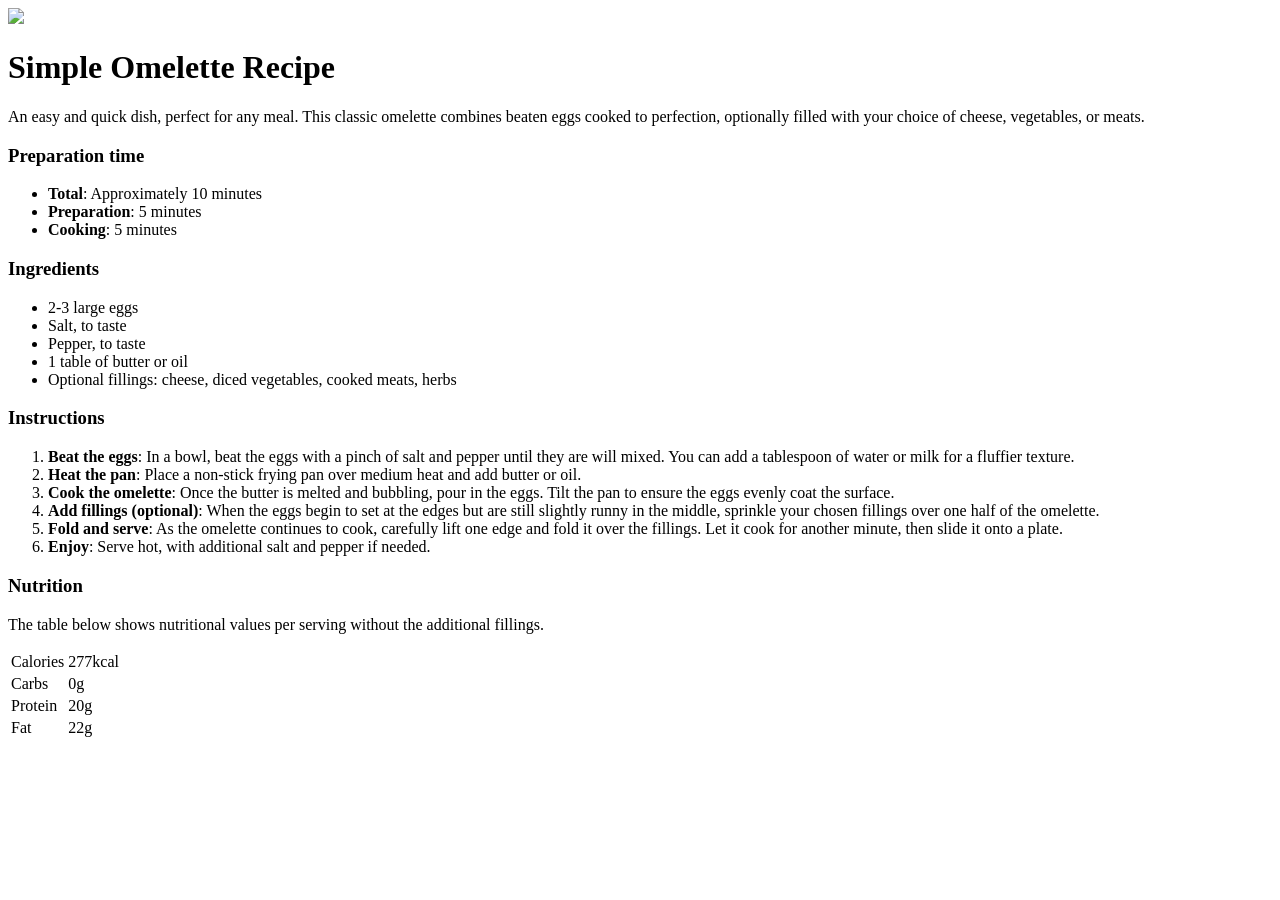
==== index.html @ 0890823a "adjust the ingredients" ====
<!DOCTYPE html>
<html>

<head>
    <link rel="stylesheet" href="style.css">
    <meta charset="utf-8">
    <meta name="viewport" content="width=device-width, initial-scale=1.0">
    <link rel="preconnect" href="https://fonts.googleapis.com">
    <link rel="preconnect" href="https://fonts.gstatic.com" crossorigin>
    <link href="https://fonts.googleapis.com/css2?family=Young+Serif&display=swap" rel="stylesheet">
</head>

<body>
    <main class="card-recipe">
        <img src="image/image-omelette.jpeg" class="food-image">
        <div class="card-content">
            <h1 class="food-recipe-name">Simple Omelette Recipe</h1>
            <p class="food-description">An easy and quick dish, perfect for any meal. This classic omelette combines
                beaten eggs cooked to perfection, optionally filled with your choice of cheese, vegetables, or meats.
            </p>
            <div class="preparation-time-section">
                <h3>Preparation time</h3>
                <ul>
                    <li><b>Total</b>: Approximately 10 minutes</li>
                    <li><b>Preparation</b>: 5 minutes</li>
                    <li><b>Cooking</b>: 5 minutes</li>
                </ul>
            </div>
            <section class="ingredients-section">
                <h3>Ingredients</h3>
                <ul>
                    <li>2-3 large eggs</li>
                    <li>Salt, to taste</li>
                    <li>Pepper, to taste</li>
                    <li>1 table of butter or oil</li>
                    <li>Optional fillings: cheese, diced vegetables, cooked meats, herbs</li>
                </ul>
            </section>
            <section class="guide-section">
                <h3>Instructions</h3>
                <ol>
                    <li><b>Beat the eggs</b>: In a bowl, beat the eggs with a pinch of salt and pepper until they are
                        will mixed. You can add a tablespoon of water or milk for a fluffier texture.</li>
                    <li><b>Heat the pan</b>: Place a non-stick frying pan over medium heat and add butter or oil.</li>
                    <li><b>Cook the omelette</b>: Once the butter is melted and bubbling, pour in the eggs. Tilt the pan
                        to ensure the eggs evenly coat the surface.</li>
                    <li><b>Add fillings (optional)</b>: When the eggs begin to set at the edges but are still slightly
                        runny in the middle, sprinkle your chosen fillings over one half of the omelette.</li>
                    <li><b>Fold and serve</b>: As the omelette continues to cook, carefully lift one edge and fold it
                        over the fillings. Let it cook for another minute, then slide it onto a plate.</li>
                    <li><b>Enjoy</b>: Serve hot, with additional salt and pepper if needed.</li>
                </ol>
            </section>
            <div class="nutrition-section">
                <h3>Nutrition</h3>
                <p>The table below shows nutritional values per serving without the additional fillings.</p>
                <table>
                    <tr>
                        <td class="name">Calories</td>
                        <td class="unit">277kcal</td>
                    </tr>
                    <tr>
                        <td class="name">Carbs</td>
                        <td class="unit">0g</td>
                    </tr>
                    <tr>
                        <td class="name">Protein</td>
                        <td class="unit">20g</td>
                    </tr>
                    <tr>
                        <td class="name">Fat</td>
                        <td class="unit">22g</td>
                    </tr>
                </table>
            </div>
        </div>
    </main>
</body>

</html>
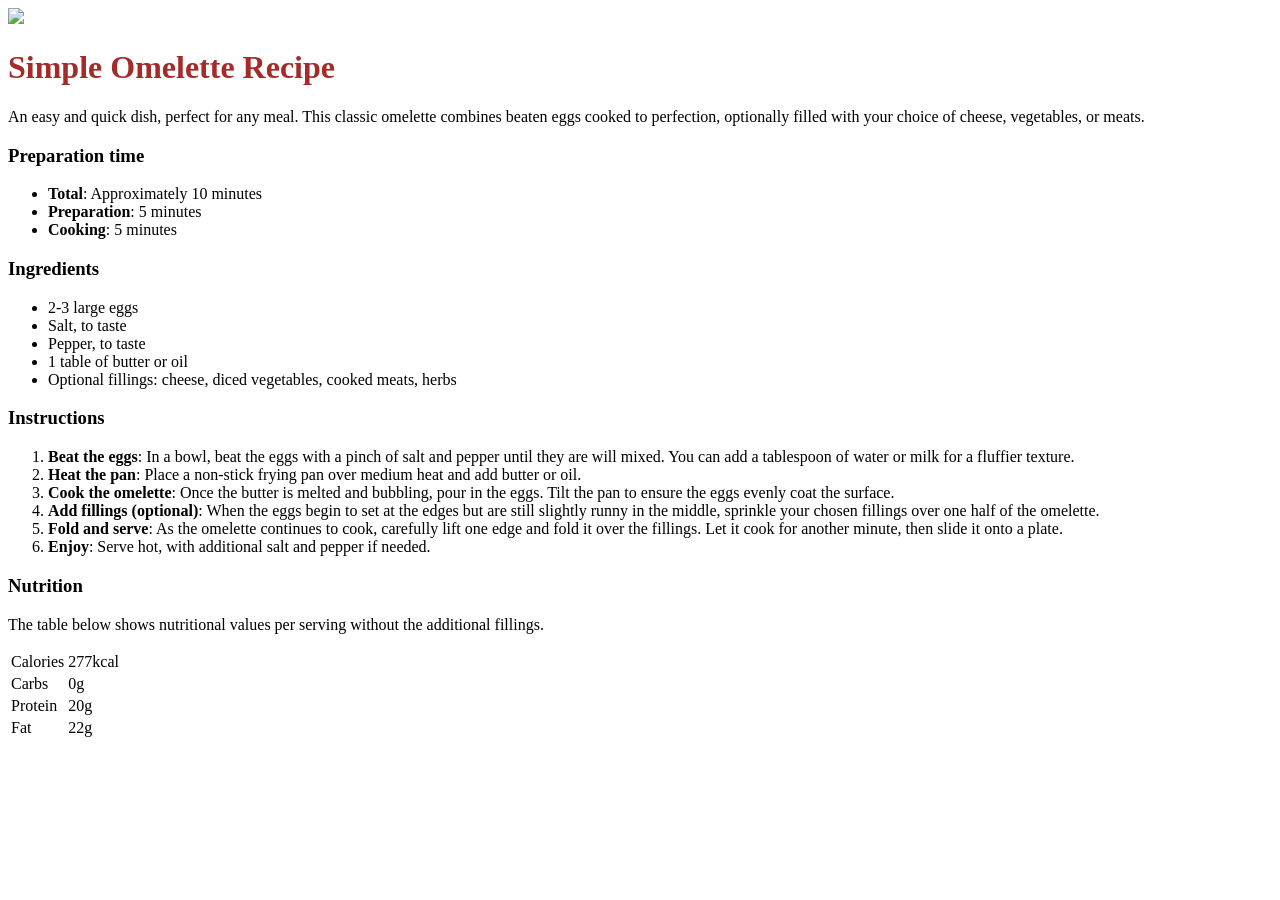
==== commit 67766dbd: "change h1 text color" ====
--- a/index.html
+++ b/index.html
@@ -14,7 +14,7 @@
     <main class="card-recipe">
         <img src="image/image-omelette.jpeg" class="food-image">
         <div class="card-content">
-            <h1 class="food-recipe-name">Simple Omelette Recipe</h1>
+            <h1 class="food-recipe-name", style="color:brown;">Simple Omelette Recipe</h1>
             <p class="food-description">An easy and quick dish, perfect for any meal. This classic omelette combines
                 beaten eggs cooked to perfection, optionally filled with your choice of cheese, vegetables, or meats.
             </p>
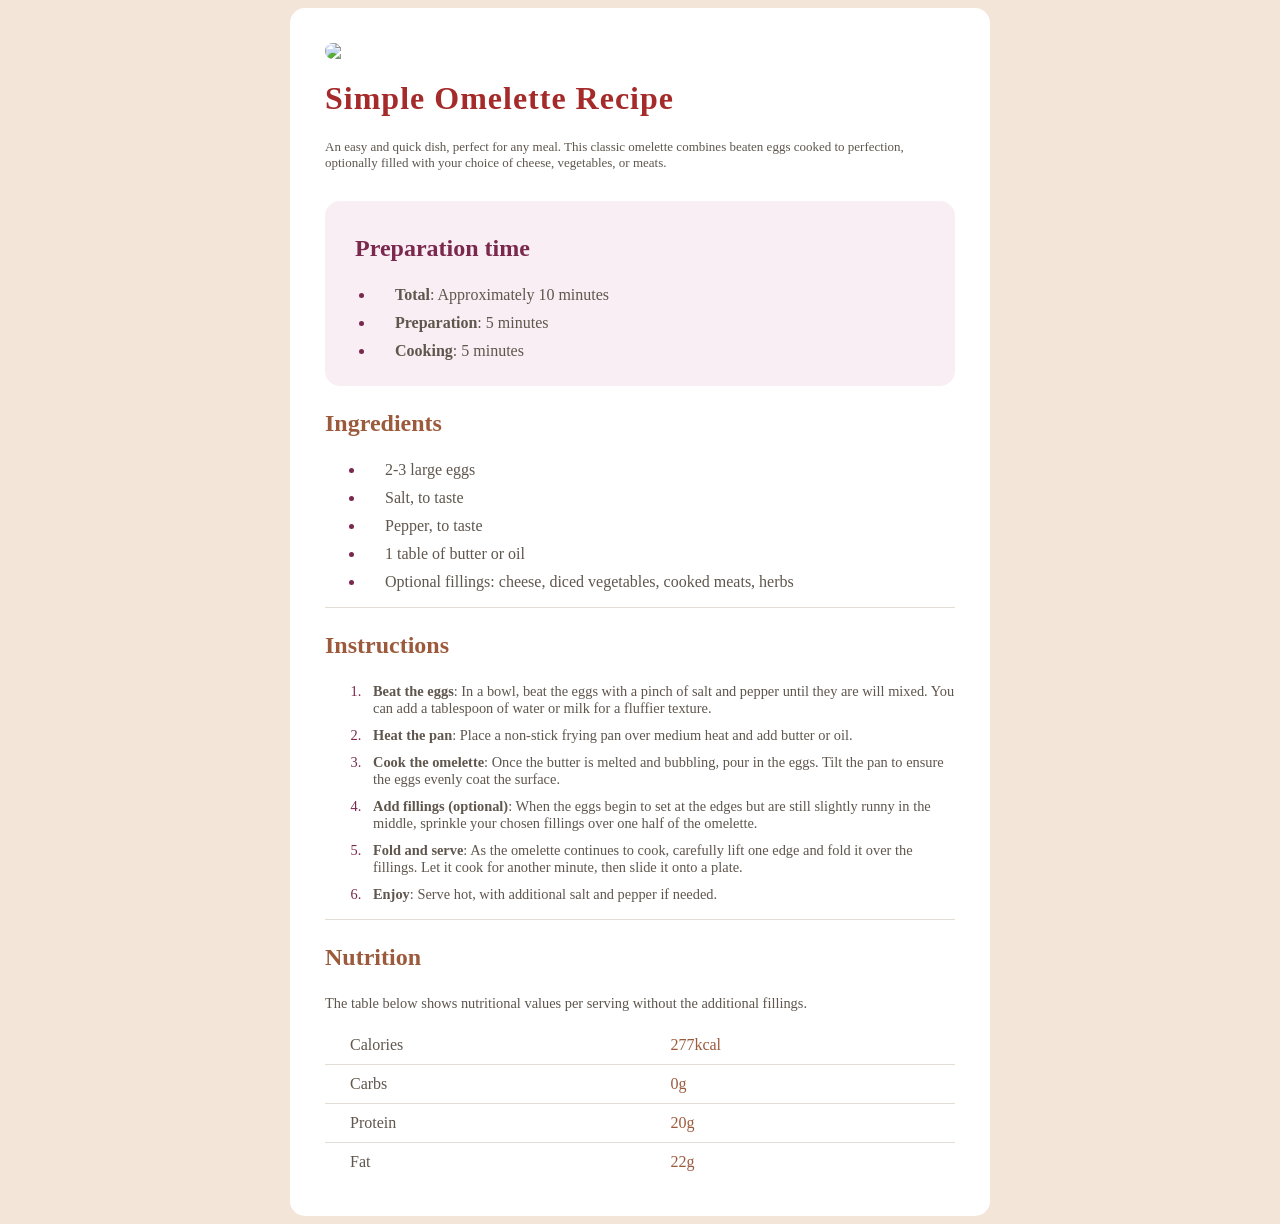
==== commit 26f515d4: "change h1 text" ====
--- a/index.html
+++ b/index.html
@@ -76,5 +76,4 @@
         </div>
     </main>
 </body>
-
 </html>
--- a/style.css
+++ b/style.css
@@ -0,0 +1,171 @@
+* {
+    box-sizing: border-box;
+}
+
+body {
+    display: flex;
+    justify-content: center;
+    align-items: center;
+    background: #F3E5D8;
+    min-height: 100vh;
+}
+
+.card-recipe {
+    display: flex;
+    flex-direction: column;
+    width: 700px;
+    background: white;
+    border-radius: 15px;
+    padding: 35px;
+    font-family: "Young Serif", serif;
+    font-weight: 400;
+    font-style: normal;
+}
+
+.food-image {
+    border-radius: 15px;
+    width: 100%;
+}
+
+.food-recipe-name {
+    font-size: xx-large;
+    letter-spacing: 1px;
+}
+
+.food-description {
+    font-size: small;
+    color: #5F564D;
+    margin-top: 0px;
+    margin-bottom: 30px;
+}
+
+.preparation-time-section {
+    background: #F8EEF3;
+    border-radius: 15px;
+    padding: 10px;
+}
+
+.preparation-time-section h3 {
+    color: #7A284E;
+    font-size: 1.5rem;
+    margin-left: 20px;
+}
+
+.preparation-time-section li::marker {
+    color: #7A284E;
+}
+
+.preparation-time-section li {
+    color: #5F564D;
+    padding-left: 20px;
+    margin-top: 10px;
+}
+
+.ingredients-section h3 {
+    color: #9C5A3C;
+    font-size: 1.5rem;
+}
+
+.ingredients-section li::marker {
+    color: #7A284E;
+}
+
+.ingredients-section li {
+    color: #5F564D;
+    padding-left: 20px;
+    margin-top: 10px;
+}
+
+.guide-section {
+    border-top: 1px solid #E3DDD7;
+    border-bottom: 1px solid #E3DDD7;
+}
+
+.guide-section h3 {
+    color: #9C5A3C;
+    font-size: 1.5rem;
+}
+
+.guide-section li::marker {
+    color: #7A284E;
+}
+
+.guide-section li {
+    color: #5F564D;
+    font-size: 90%;
+    margin-top: 10px;
+    padding-left: 8px;
+}
+
+.nutrition-section h3 {
+    font-size: x-large;
+    color: #9C5A3C;
+}
+
+.nutrition-section p {
+    color: #5F564D;
+    font-size: 90%;
+}
+
+.nutrition-section table {
+    width: 100%;
+    border-collapse: collapse;
+}
+
+.nutrition-section td {
+    padding-left: 25px;
+    padding-top: 10px;
+    padding-bottom: 10px;
+    border-bottom: 1px solid #E3DDD7;
+}
+
+.nutrition-section tr:last-child td {
+    border-bottom: none;
+}
+
+.name {
+    color: #5F564D;
+}
+
+.unit {
+    color: #9C5A3C;
+}
+
+@media (max-width: 600px) {
+    body {
+        display: block;
+        background: white;
+        margin: 0px;
+    }
+
+    .card-recipe {
+        padding: 0px;
+        border-radius: 0px;
+        width: 100%;
+    }
+
+    .food-image {
+        border-radius: 0px;
+    }
+
+    .food-image img {
+        height: 180px;
+    }
+
+    .card-content {
+        padding: 25px;
+    }
+
+    .food-recipe-name {
+        width: 100%;
+        font-size: 190%;
+        position: relative;
+        bottom: 20px;
+    }
+
+    .food-description {
+        width: 100%;
+        font-size: 78%;
+        line-height: 20px;
+    }
+}
